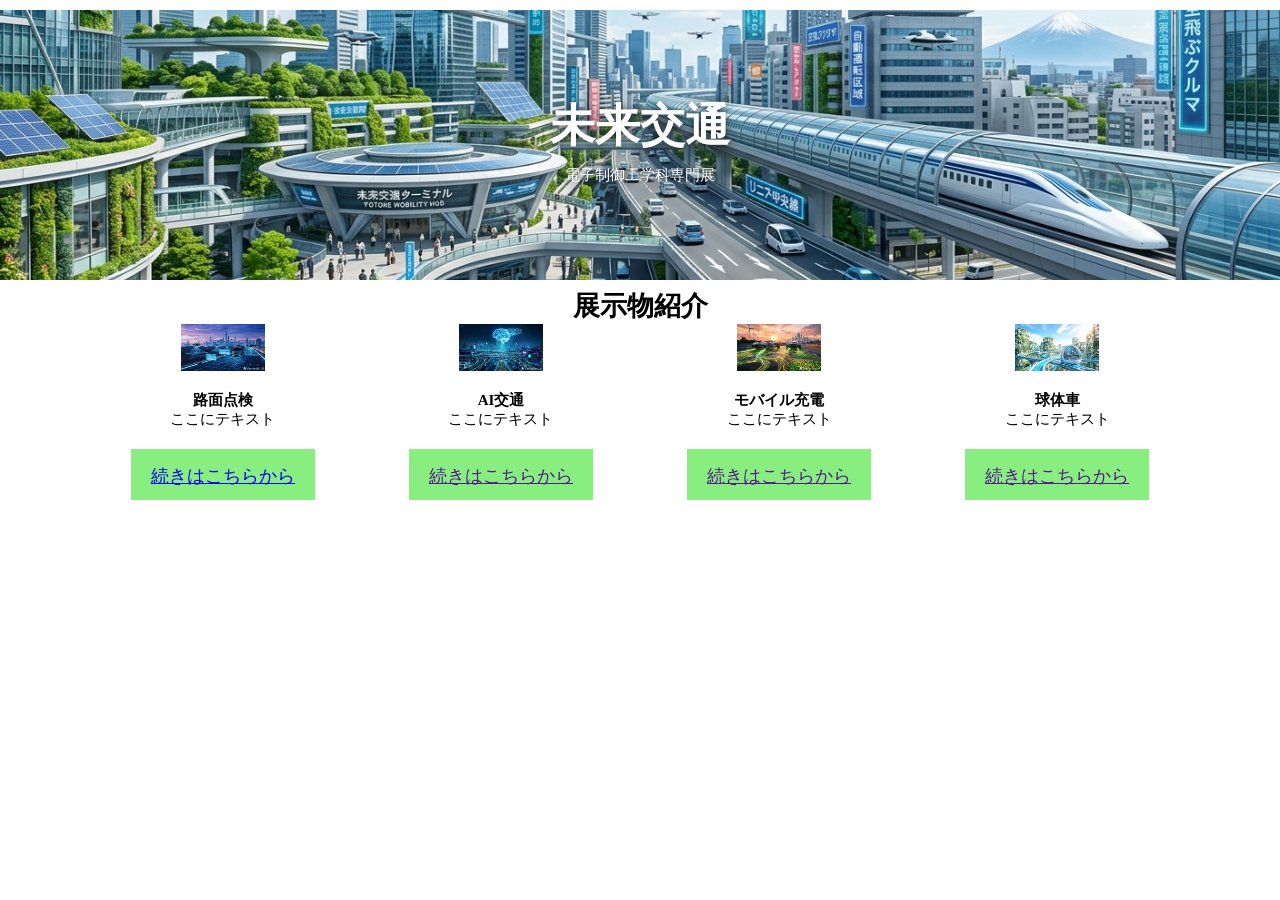
==== index.html @ 63b95e8d "Update index.html" ====
<!DOCTYPE html>
<html lang="ja">
<head>
    <meta charset="UTF-8">
    <meta name="viewport" content="width=device-width, initial-scale=1.0">
    <title>電子制御工学科専門展</title>
    <link rel="stylesheet" href="css/reset.css">
    <link rel="stylesheet" href="css/style.css">
</head>

<body>
    <div class="logo">
        <img src="img/miraikoutuu.jpg" alt="電子制御工学科専門展"> 
        <div class="logo-txt">
            <h1>未来交通</h1>
            <p>電子制御工学科専門展</p>
        </div>
    </div>

    <div class="logo-txt2">
        <h2>展示物紹介</h2>
        <div class="container-service">
            <div class="service">
                <img src="img/mirai1.jpeg" alt="展示物1">
                <div class="ttl">路面点検</div>
                <div class="explain">ここにテキスト</div>
                <a href="index1.html">続きはこちらから</a>
            </div>
            <div class="service">
                <img src="img/mirai2.jpeg" alt="展示物2">
                <div class="ttl">AI交通</div>
                <div class="explain">ここにテキスト</div>
                <a href="">続きはこちらから</a>
            </div>
            <div class="service">
                <img src="img/mirai3.jpeg" alt="展示物3">
                <div class="ttl">モバイル充電</div>
                <div class="explain">ここにテキスト</div>
                <a href="">続きはこちらから</a>
            </div>
            <div class="service">
                <img src="img/mirai4.jpeg" alt="展示物4">
                <div class="ttl">球体車</div>
                <div class="explain">ここにテキスト</div>
                <a href="">続きはこちらから</a>
            </div>
        </div>
    </div>

</body>
</html>
---- css/style.css ----
@charset "UTF-8";

body{
    font-family: 'Hiragino Kaku Gothic Pro', 'Meiryo', 'sans-serif';
    
}

.logo img {
    width: 100%;
    height: 30vh;
    object-fit: cover;
    display: block;
}
.logo {
    text-align: center;
    margin-top: 10px;
    position: relative;
}  
.logo-txt {
    position: absolute;
    top: 50%;
    left: 50%;
    transform: translate(-50%, -50%);
    color: #ffffff;
    text-shadow: 0 2px 8px rgba(0, 0, 0, 0.7);
}
.logo-txt h1 {
   
    font-size: 45px ;   /* 大きさはここで調整してね */
    margin: 0;
    display: flex;
   
    
}

.logo-txt p {
    font-size: 15px;
    margin: 10px;
}
.logo-txt2{
    font-size: 18px;
    text-align: center;
     margin: 8px;
}
.container-service {
    display: flex;
    justify-content: center;
    flex-wrap: wrap;
    margin-bottom: 20px;
}
.container-service .service {
    display: flex;
    flex-direction: column;
    align-items: center;
    width:22%;
    margin-bottom: 20px;
}
.container-service .service img {
   margin-bottom:20px;
   width:30%;
   height:30%;

}
.container-service .service .ttl {
   font-weight: bold;
   font-size:15px;
}
.container-service .service a {
   margin-bottom:20px;
   background-color: rgba(33, 224, 16, 0.533);
   padding: 15px 20px 12px;
}
.container-service .service .explain{
    font-size: 15px;
    margin-bottom:20px;

}
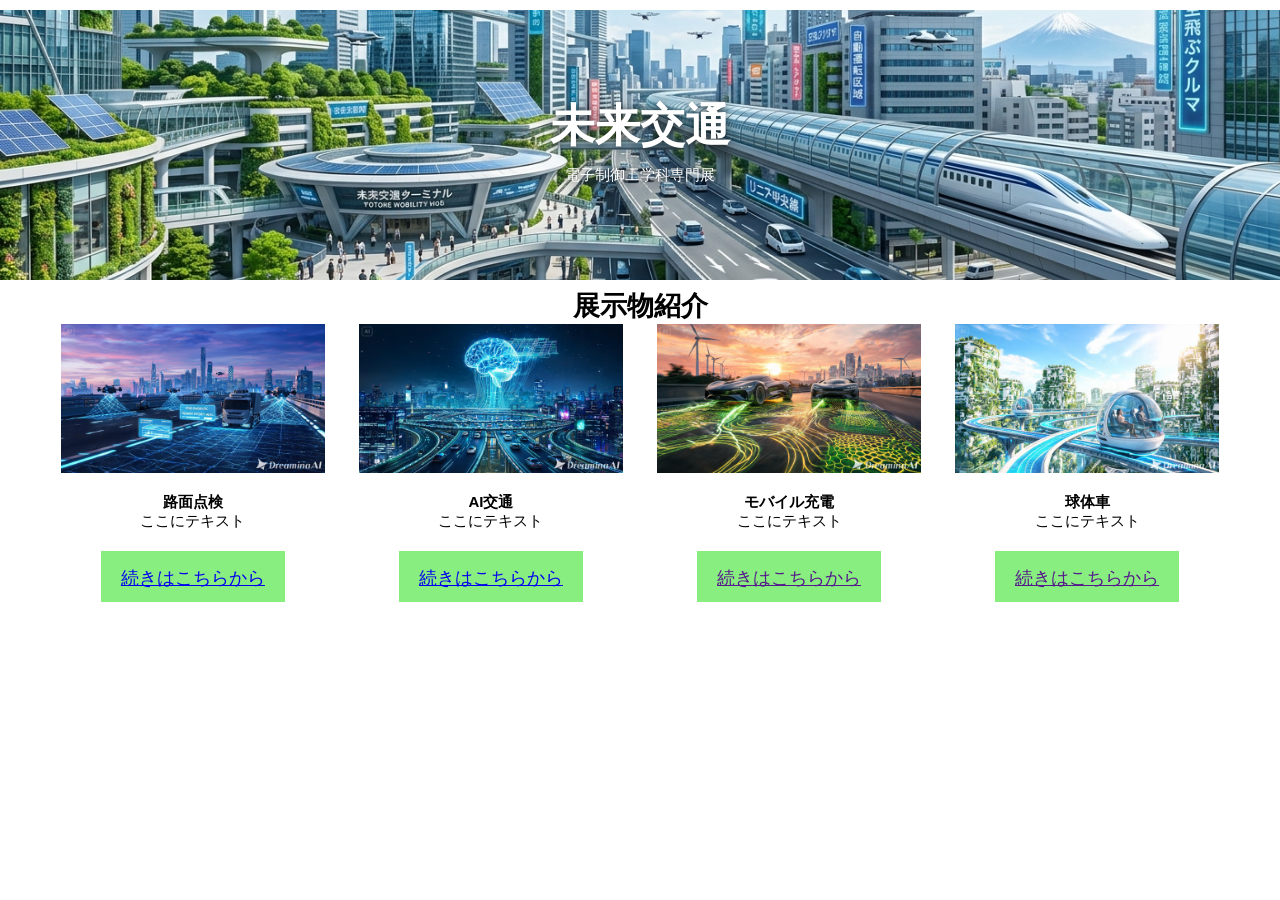
==== commit 94796098: "Update index.html" ====
--- a/index.html
+++ b/index.html
@@ -30,7 +30,7 @@
                 <img src="img/mirai2.jpeg" alt="展示物2">
                 <div class="ttl">AI交通</div>
                 <div class="explain">ここにテキスト</div>
-                <a href="">続きはこちらから</a>
+                <a href="https://www.instagram.com/4dsenmonten?igsh=MWxyanY3eDNkdWRsOQ%3D%3D&igsi=MWxyanY3eDNkdWRsOQ%3D%3D&utm_source=qr">続きはこちらから</a>
             </div>
             <div class="service">
                 <img src="img/mirai3.jpeg" alt="展示物3">
--- a/css/style.css
+++ b/css/style.css
@@ -1,8 +1,15 @@
 @charset "UTF-8";
 
-body{
-    font-family: 'Hiragino Kaku Gothic Pro', 'Meiryo', 'sans-serif';
-    
+body {
+    font-family: 'Hiragino Kaku Gothic Pro', 'Meiryo', sans-serif;
+}
+
+/* ===== ヘッダー ===== */
+
+.logo {
+    text-align: center;
+    margin-top: 10px;
+    position: relative;
 }
 
 .logo img {
@@ -11,11 +18,7 @@
     object-fit: cover;
     display: block;
 }
-.logo {
-    text-align: center;
-    margin-top: 10px;
-    position: relative;
-}  
+
 .logo-txt {
     position: absolute;
     top: 50%;
@@ -24,54 +27,114 @@
     color: #ffffff;
     text-shadow: 0 2px 8px rgba(0, 0, 0, 0.7);
 }
+
 .logo-txt h1 {
-   
-    font-size: 45px ;   /* 大きさはここで調整してね */
+    font-size: 45px;
     margin: 0;
-    display: flex;
-   
-    
 }
 
 .logo-txt p {
     font-size: 15px;
     margin: 10px;
 }
-.logo-txt2{
+
+
+/* ===== 展示物紹介 ===== */
+
+.logo-txt2 {
     font-size: 18px;
     text-align: center;
-     margin: 8px;
+    margin: 8px;
 }
+
+
+/* 展示物4つを並べる部分 */
 .container-service {
     display: flex;
     justify-content: center;
     flex-wrap: wrap;
+    gap: 20px;
     margin-bottom: 20px;
 }
+
+
+/* それぞれの展示物 */
 .container-service .service {
     display: flex;
+    align-items: center;
     flex-direction: column;
-    align-items: center;
-    width:22%;
+    width: 22%;
     margin-bottom: 20px;
 }
+
+
+/* 展示物の画像 */
 .container-service .service img {
-   margin-bottom:20px;
-   width:30%;
-   height:30%;
+    margin-bottom: 20px;
+    width: 95%;
+    height: auto;
+}
 
+
+/* タイトル */
+.container-service .service .ttl {
+    font-weight: bold;
+    font-size: 15px;
 }
-.container-service .service .ttl {
-   font-weight: bold;
-   font-size:15px;
+
+
+/* 説明 */
+.container-service .service .explain {
+    font-size: 15px;
+    margin-bottom: 20px;
 }
+
+
+/* 続きはこちらから */
 .container-service .service a {
-   margin-bottom:20px;
-   background-color: rgba(33, 224, 16, 0.533);
-   padding: 15px 20px 12px;
+    margin-bottom: 20px;
+    background-color: rgba(33, 224, 16, 0.533);
+    padding: 15px 20px 12px;
 }
-.container-service .service .explain{
-    font-size: 15px;
-    margin-bottom:20px;
 
-}+
+/* ===== スマホ用 ===== */
+
+@media (max-width: 768px) {
+
+    /* 展示物を縦に並べる */
+    .container-service {
+        flex-direction: column;
+        align-items: center;
+    }
+
+    /* 1つの展示物を横幅90%にする */
+    .container-service .service {
+        width: 90%;
+        margin-bottom: 50px;
+    }
+
+    /* スマホでは画像を大きく */
+    .container-service .service img {
+        width: 100%;
+    }
+
+    /* タイトルを少し大きく */
+    .container-service .service .ttl {
+        font-size: 20px;
+    }
+
+    /* 説明文 */
+    .container-service .service .explain {
+        font-size: 17px;
+    }
+
+    /* ヘッダー文字 */
+    .logo-txt h1 {
+        font-size: 35px;
+    }
+
+    .logo-txt p {
+        font-size: 13px;
+    }
+}
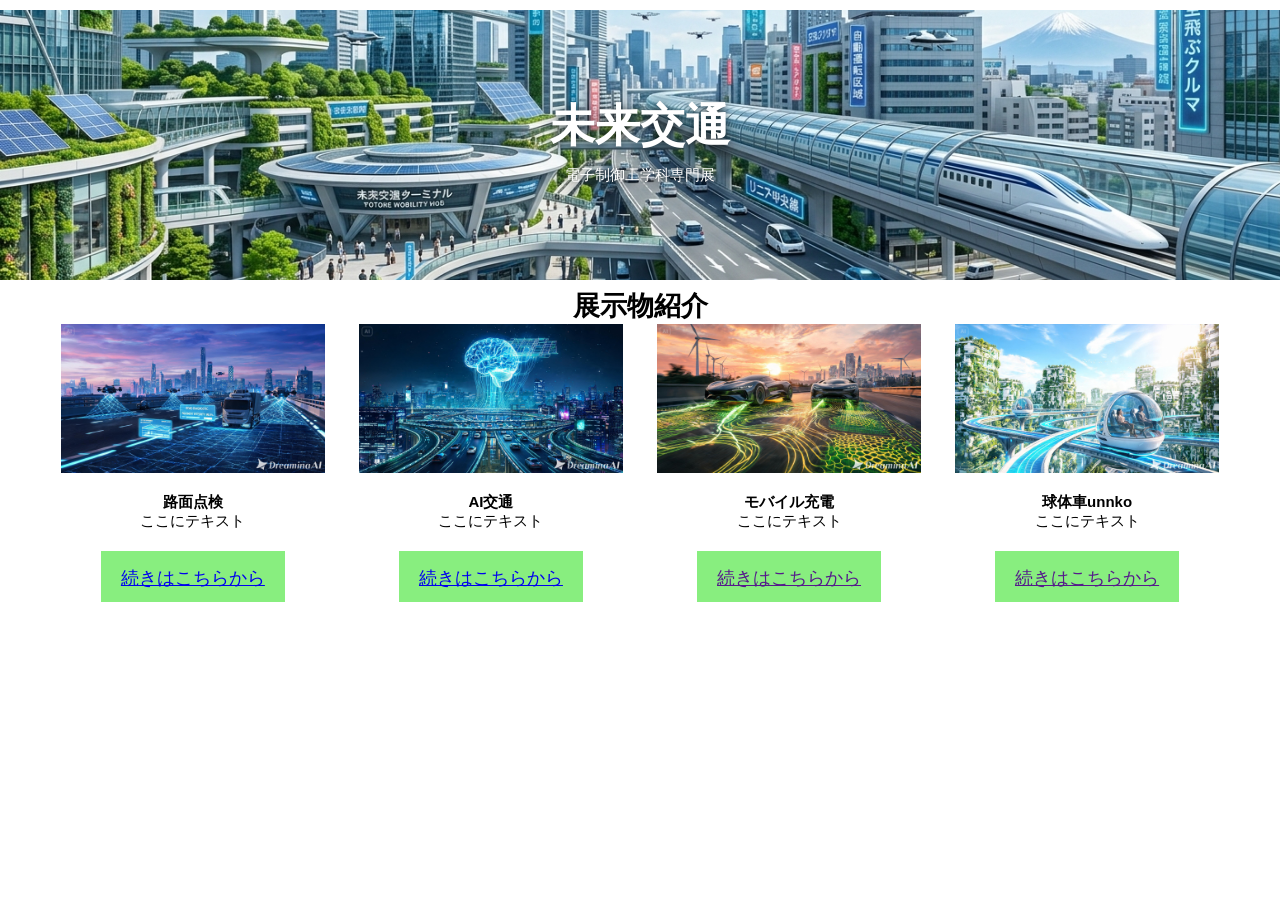
==== commit bc1236df: "Update index.html" ====
--- a/index.html
+++ b/index.html
@@ -40,7 +40,9 @@
             </div>
             <div class="service">
                 <img src="img/mirai4.jpeg" alt="展示物4">
-                <div class="ttl">球体車</div>
+                <div class="ttl">球体車unnko
+                
+                </div>
                 <div class="explain">ここにテキスト</div>
                 <a href="">続きはこちらから</a>
             </div>
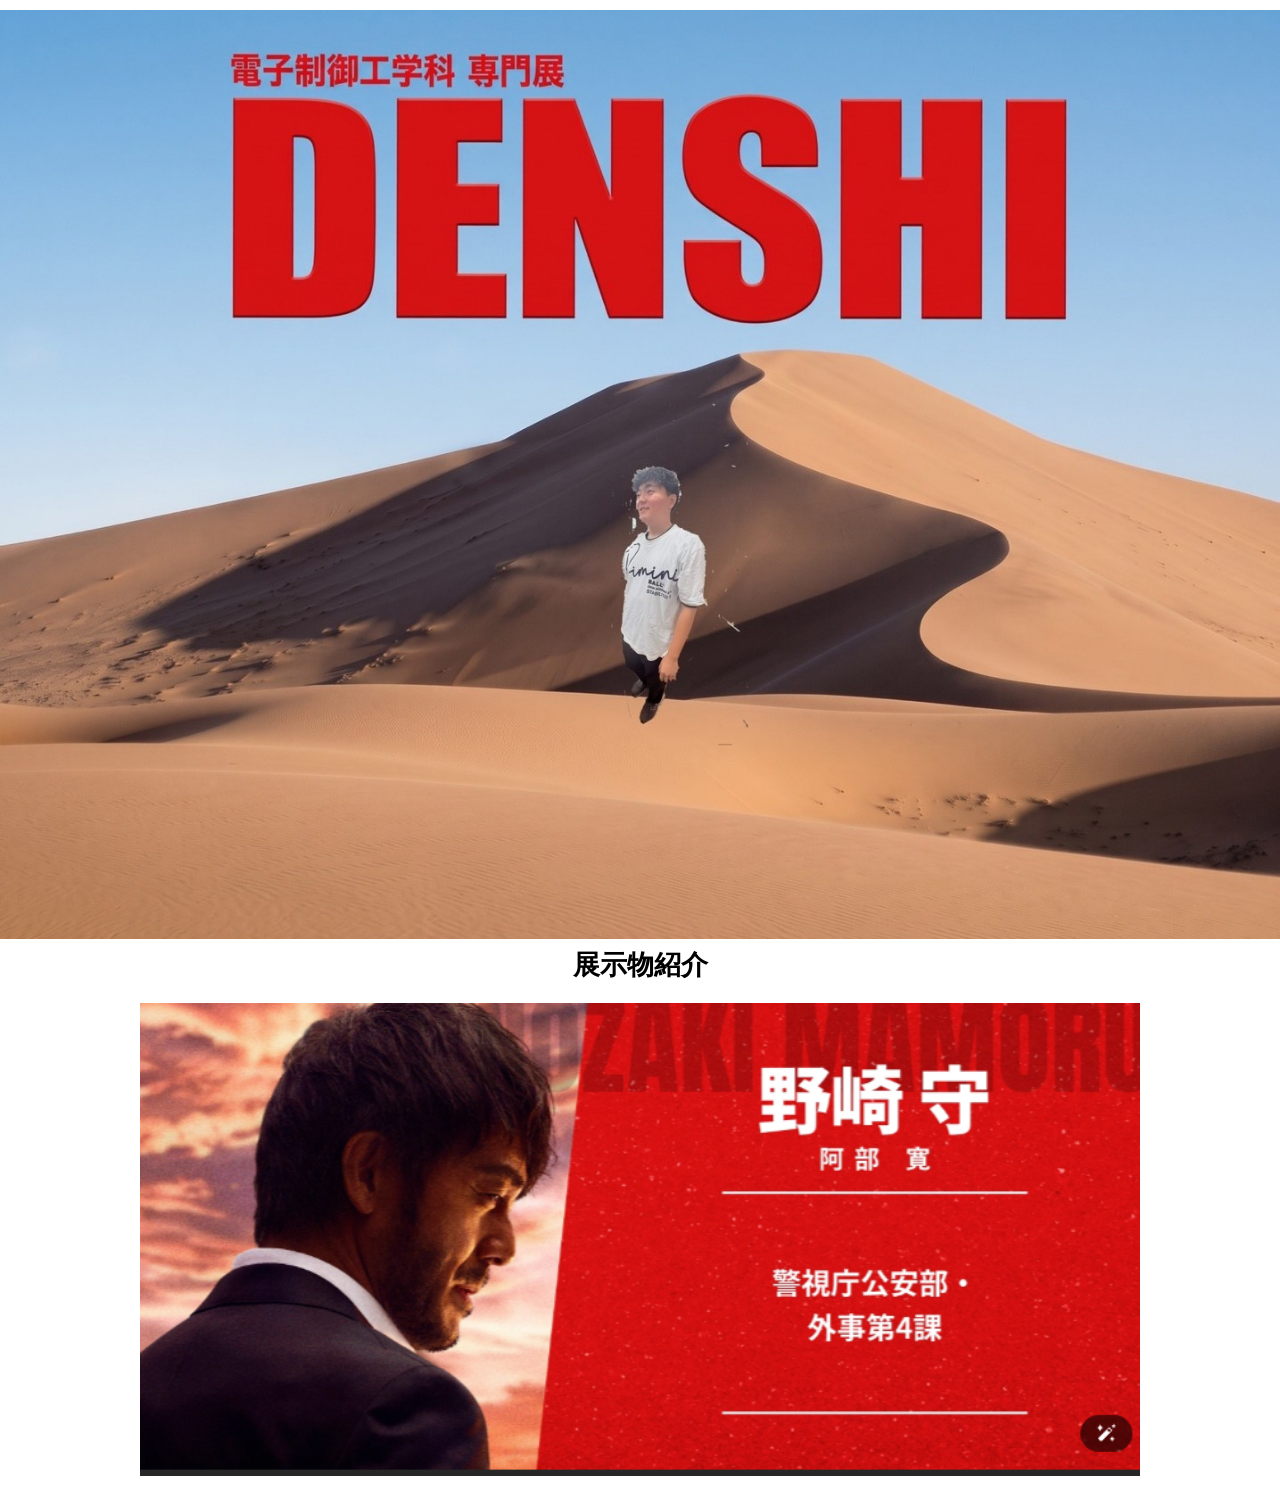
==== commit 6fb35dda: "Update index.html" ====
--- a/index.html
+++ b/index.html
@@ -10,43 +10,19 @@
 
 <body>
     <div class="logo">
-        <img src="img/miraikoutuu.jpg" alt="電子制御工学科専門展"> 
+        <img src="img/Image (25).jpg" alt="電子制御工学科専門展"> 
         <div class="logo-txt">
-            <h1>未来交通</h1>
-            <p>電子制御工学科専門展</p>
+            <!-- <h1>未来交通</h1> -->
+            <!-- <p>電子制御工学科専門展</p> -->
         </div>
     </div>
 
     <div class="logo-txt2">
         <h2>展示物紹介</h2>
-        <div class="container-service">
-            <div class="service">
-                <img src="img/mirai1.jpeg" alt="展示物1">
-                <div class="ttl">路面点検</div>
-                <div class="explain">ここにテキスト</div>
-                <a href="index1.html">続きはこちらから</a>
-            </div>
-            <div class="service">
-                <img src="img/mirai2.jpeg" alt="展示物2">
-                <div class="ttl">AI交通</div>
-                <div class="explain">ここにテキスト</div>
-                <a href="https://www.instagram.com/4dsenmonten?igsh=MWxyanY3eDNkdWRsOQ%3D%3D&igsi=MWxyanY3eDNkdWRsOQ%3D%3D&utm_source=qr">続きはこちらから</a>
-            </div>
-            <div class="service">
-                <img src="img/mirai3.jpeg" alt="展示物3">
-                <div class="ttl">モバイル充電</div>
-                <div class="explain">ここにテキスト</div>
-                <a href="">続きはこちらから</a>
-            </div>
-            <div class="service">
-                <img src="img/mirai4.jpeg" alt="展示物4">
-                <div class="ttl">球体車unnko
-                
-                </div>
-                <div class="explain">ここにテキスト</div>
-                <a href="">続きはこちらから</a>
-            </div>
-        </div>
+        
+            <img src="img/nozaki(1).png" alt="展示物紹介"><div>
+            
+        
     </div>
 
 </body>
--- a/css/style.css
+++ b/css/style.css
@@ -12,9 +12,17 @@
     position: relative;
 }
 
+.logo-txt2 img {
+    width: 90%;
+    max-width: 1000px;
+    height: auto;
+    display: block;
+    margin: 20px auto;
+}
+
 .logo img {
     width: 100%;
-    height: 30vh;
+    height: auto;
     object-fit: cover;
     display: block;
 }
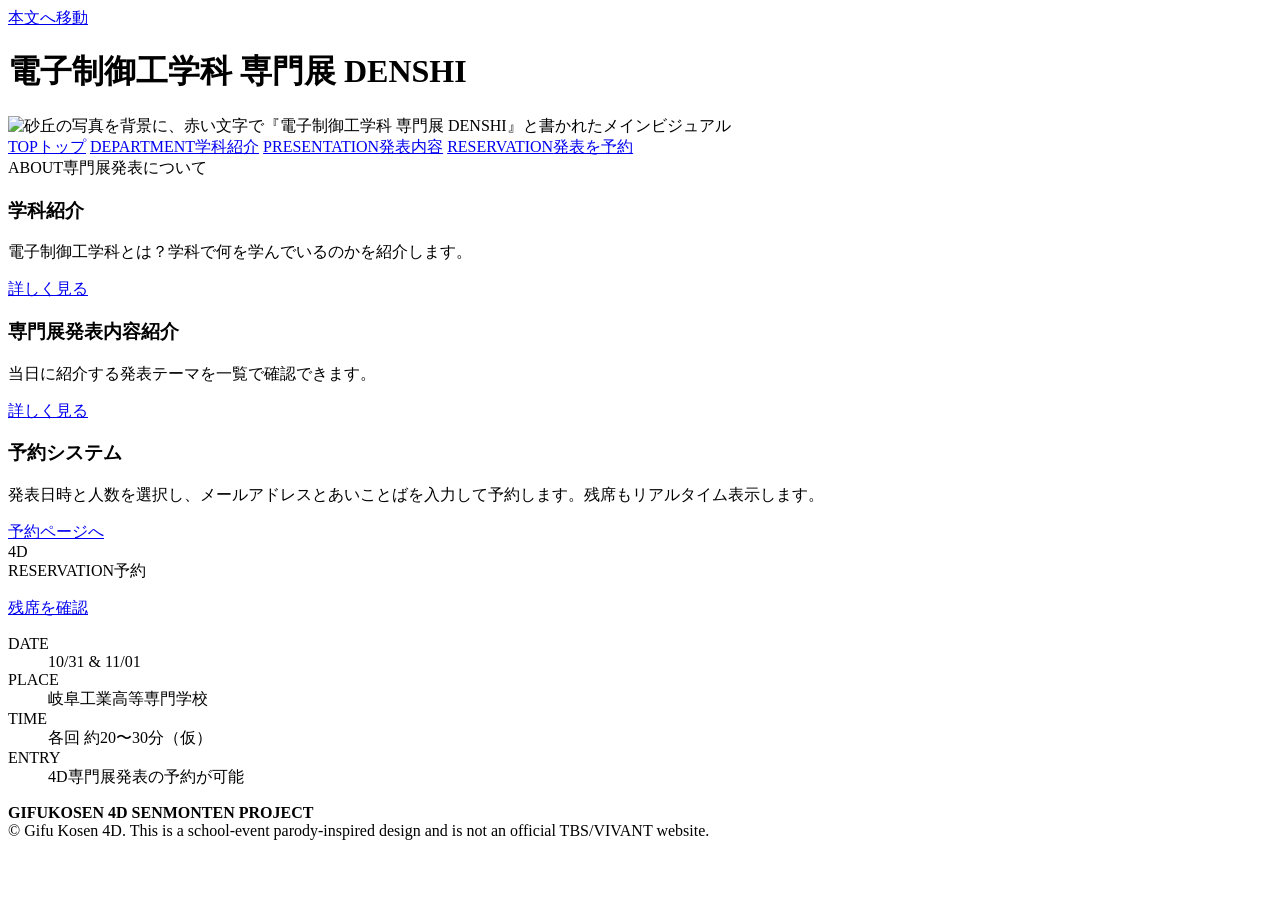
==== commit ec1b43db: "Update index.html" ====
--- a/index.html
+++ b/index.html
@@ -1,29 +1,100 @@
-<!DOCTYPE html>
+<!doctype html>
 <html lang="ja">
 <head>
-    <meta charset="UTF-8">
-    <meta name="viewport" content="width=device-width, initial-scale=1.0">
-    <title>電子制御工学科専門展</title>
-    <link rel="stylesheet" href="css/reset.css">
-    <link rel="stylesheet" href="css/style.css">
+  <meta charset="utf-8">
+  <meta name="viewport" content="width=device-width,initial-scale=1">
+  <meta name="description" content="岐阜高専 4D 専門展">
+  <title>GIFUKOSEN 4D SENMONTEN PROJECT | 専門展発表</title>
+  <link rel="stylesheet" href="./assets/css/site.css">
 </head>
+<body>
+<a class="skip-link" href="#main">本文へ移動</a>
 
-<body>
-    <div class="logo">
-        <img src="img/Image (25).jpg" alt="電子制御工学科専門展"> 
-        <div class="logo-txt">
-            <!-- <h1>未来交通</h1> -->
-            <!-- <p>電子制御工学科専門展</p> -->
-        </div>
+<!--
+  ★メインHERO画像
+  差し替える場合は docs/assets/img/hero-denshi.png / .webp を同名で置き換えてください。
+  PCではタイトル部分を残しながら下側だけをトリミングし、スマホでは画像全体が見える比率です。
+-->
+<header class="hero hero--image">
+  <h1 class="visually-hidden">電子制御工学科 専門展 DENSHI</h1>
+  <picture class="hero__picture">
+    <source srcset="./assets/img/hero-denshi.webp" type="image/webp">
+    <img
+      class="hero__image"
+      src="./assets/img/hero-denshi.png"
+      width="2048"
+      height="1529"
+      alt="砂丘の写真を背景に、赤い文字で『電子制御工学科 専門展 DENSHI』と書かれたメインビジュアル"
+      fetchpriority="high"
+      decoding="async"
+    >
+  </picture>
+</header>
+
+<!-- VIVANT参考ページの「英字見出し＋日本語副題」の固定ナビを研究発表向けに再構成 -->
+<nav class="site-nav" aria-label="メインナビゲーション">
+  <div class="site-nav__inner">
+    <a class="nav-link" href="./index.html" aria-current="page"><span class="en">TOP</span><span class="ja">トップ</span></a>
+    <a class="nav-link" href="./department.html"><span class="en">DEPARTMENT</span><span class="ja">学科紹介</span></a>
+    <a class="nav-link" href="./presentations.html"><span class="en">PRESENTATION</span><span class="ja">発表内容</span></a>
+    <a class="nav-link" href="https://gifukosen-4d-kosensai.github.io/reservation/"><span class="en">RESERVATION</span><span class="ja">発表を予約</span></a>
+  </div>
+</nav>
+
+<main id="main" class="page-shell">
+  <section class="section">
+    <div class="inner">
+      <div class="section-title"><span class="en">ABOUT</span><span class="ja">専門展発表について</span></div>
+      <p class="section-lead"></p>
+      <div class="feature-grid">
+        <article class="feature-card">
+          <div class="feature-card__visual" data-label="DEPARTMENT"></div>
+          <div class="feature-card__body">
+            <h3>学科紹介</h3>
+            <p>電子制御工学科とは？学科で何を学んでいるのかを紹介します。</p>
+            <div class="cta-row"><a class="btn" href="./department.html">詳しく見る</a></div>
+          </div>
+        </article>
+        <article class="feature-card">
+          <div class="feature-card__visual" data-label="PRESENTATION"></div>
+          <div class="feature-card__body">
+            <h3>専門展発表内容紹介</h3>
+            <p>当日に紹介する発表テーマを一覧で確認できます。</p>
+            <div class="cta-row"><a class="btn" href="./presentations.html">詳しく見る</a></div>
+          </div>
+        </article>
+        <article class="feature-card">
+          <div class="feature-card__visual" data-label="RESERVATION"></div>
+          <div class="feature-card__body">
+            <h3>予約システム</h3>
+            <p>発表日時と人数を選択し、メールアドレスとあいことばを入力して予約します。残席もリアルタイム表示します。</p>
+            <div class="cta-row"><a class="btn" href="https://gifukosen-4d-kosensai.github.io/reservation/">予約ページへ</a></div>
+          </div>
+        </article>
+      </div>
     </div>
+  </section>
 
-    <div class="logo-txt2">
-        <h2>展示物紹介</h2>
-        
-            <img src="img/nozaki(1).png" alt="展示物紹介"><div>
-            
-        
+  <div class="visual-break" aria-hidden="true"><div class="visual-break__mark">4D</div></div>
+
+  <section class="section section--dark">
+    <div class="inner info-columns">
+      <div>
+        <div class="section-title" style="text-align:left"><span class="en">RESERVATION</span><span class="ja">予約</span></div>
+        <p></p>
+        <div class="cta-row" style="justify-content:flex-start"><a class="btn" href="https://gifukosen-4d-kosensai.github.io/reservation/">残席を確認</a></div>
+      </div>
+      <dl class="meta-list">
+        <div><dt>DATE</dt><dd>10/31 & 11/01</dd></div>
+        <div><dt>PLACE</dt><dd>岐阜工業高等専門学校</dd></div>
+        <div><dt>TIME</dt><dd>各回 約20〜30分（仮）</dd></div>
+        <div><dt>ENTRY</dt><dd>4D専門展発表の予約が可能</dd></div>
+      </dl>
     </div>
+  </section>
+</main>
 
+<footer class="site-footer"><div class="inner"><strong>GIFUKOSEN 4D SENMONTEN PROJECT</strong><br>© <span data-current-year></span> Gifu Kosen 4D. This is a school-event parody-inspired design and is not an official TBS/VIVANT website.</div></footer>
+<script src="./assets/js/site.js" defer></script>
 </body>
 </html>
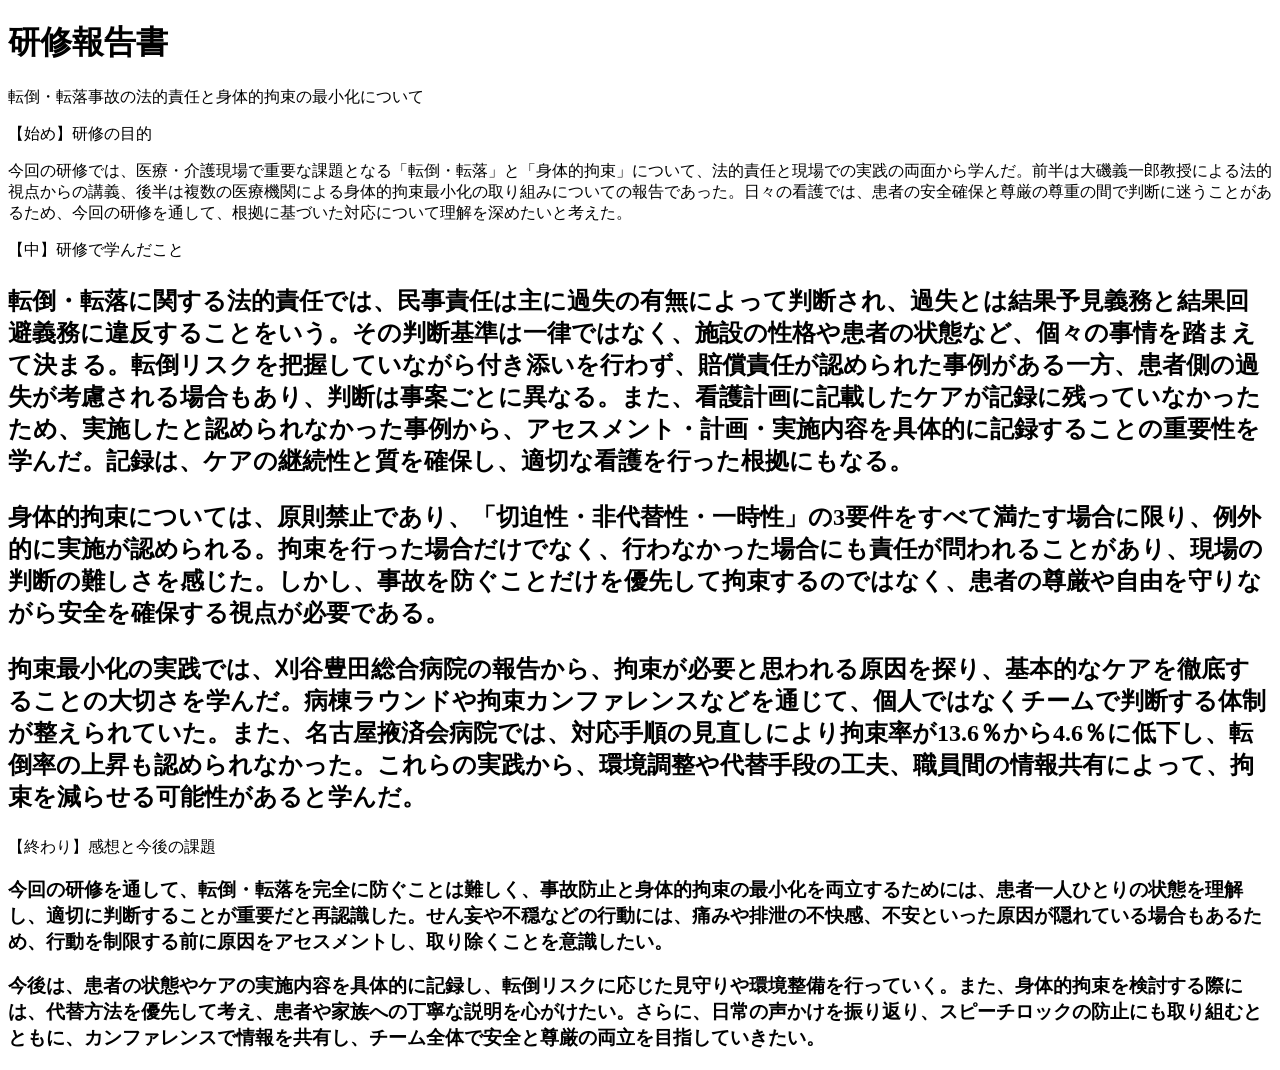
==== commit 23bd2989: "foooo" ====
--- a/index.html
+++ b/index.html
@@ -1,100 +1,51 @@
-<!doctype html>
+<!DOCTYPE html>
 <html lang="ja">
 <head>
-  <meta charset="utf-8">
-  <meta name="viewport" content="width=device-width,initial-scale=1">
-  <meta name="description" content="岐阜高専 4D 専門展">
-  <title>GIFUKOSEN 4D SENMONTEN PROJECT | 専門展発表</title>
-  <link rel="stylesheet" href="./assets/css/site.css">
+  <meta charset="UTF-8" />
+  <meta name="viewport" content="width=device-width, initial-scale=1.0" />
+  <title>GNCT Fes 4E | 2026</title>
 </head>
 <body>
-<a class="skip-link" href="#main">本文へ移動</a>
+<h1>研修報告書</h1>
 
-<!--
-  ★メインHERO画像
-  差し替える場合は docs/assets/img/hero-denshi.png / .webp を同名で置き換えてください。
-  PCではタイトル部分を残しながら下側だけをトリミングし、スマホでは画像全体が見える比率です。
--->
-<header class="hero hero--image">
-  <h1 class="visually-hidden">電子制御工学科 専門展 DENSHI</h1>
-  <picture class="hero__picture">
-    <source srcset="./assets/img/hero-denshi.webp" type="image/webp">
-    <img
-      class="hero__image"
-      src="./assets/img/hero-denshi.png"
-      width="2048"
-      height="1529"
-      alt="砂丘の写真を背景に、赤い文字で『電子制御工学科 専門展 DENSHI』と書かれたメインビジュアル"
-      fetchpriority="high"
-      decoding="async"
-    >
-  </picture>
-</header>
+</p>
 
-<!-- VIVANT参考ページの「英字見出し＋日本語副題」の固定ナビを研究発表向けに再構成 -->
-<nav class="site-nav" aria-label="メインナビゲーション">
-  <div class="site-nav__inner">
-    <a class="nav-link" href="./index.html" aria-current="page"><span class="en">TOP</span><span class="ja">トップ</span></a>
-    <a class="nav-link" href="./department.html"><span class="en">DEPARTMENT</span><span class="ja">学科紹介</span></a>
-    <a class="nav-link" href="./presentations.html"><span class="en">PRESENTATION</span><span class="ja">発表内容</span></a>
-    <a class="nav-link" href="https://gifukosen-4d-kosensai.github.io/reservation/"><span class="en">RESERVATION</span><span class="ja">発表を予約</span></a>
-  </div>
-</nav>
+転倒・転落事故の法的責任と身体的拘束の最小化について
+<p>
 
-<main id="main" class="page-shell">
-  <section class="section">
-    <div class="inner">
-      <div class="section-title"><span class="en">ABOUT</span><span class="ja">専門展発表について</span></div>
-      <p class="section-lead"></p>
-      <div class="feature-grid">
-        <article class="feature-card">
-          <div class="feature-card__visual" data-label="DEPARTMENT"></div>
-          <div class="feature-card__body">
-            <h3>学科紹介</h3>
-            <p>電子制御工学科とは？学科で何を学んでいるのかを紹介します。</p>
-            <div class="cta-row"><a class="btn" href="./department.html">詳しく見る</a></div>
-          </div>
-        </article>
-        <article class="feature-card">
-          <div class="feature-card__visual" data-label="PRESENTATION"></div>
-          <div class="feature-card__body">
-            <h3>専門展発表内容紹介</h3>
-            <p>当日に紹介する発表テーマを一覧で確認できます。</p>
-            <div class="cta-row"><a class="btn" href="./presentations.html">詳しく見る</a></div>
-          </div>
-        </article>
-        <article class="feature-card">
-          <div class="feature-card__visual" data-label="RESERVATION"></div>
-          <div class="feature-card__body">
-            <h3>予約システム</h3>
-            <p>発表日時と人数を選択し、メールアドレスとあいことばを入力して予約します。残席もリアルタイム表示します。</p>
-            <div class="cta-row"><a class="btn" href="https://gifukosen-4d-kosensai.github.io/reservation/">予約ページへ</a></div>
-          </div>
-        </article>
-      </div>
-    </div>
-  </section>
+</p>
+【始め】研修の目的
+<p>
 
-  <div class="visual-break" aria-hidden="true"><div class="visual-break__mark">4D</div></div>
+</p>
+今回の研修では、医療・介護現場で重要な課題となる「転倒・転落」と「身体的拘束」について、法的責任と現場での実践の両面から学んだ。前半は大磯義一郎教授による法的視点からの講義、後半は複数の医療機関による身体的拘束最小化の取り組みについての報告であった。日々の看護では、患者の安全確保と尊厳の尊重の間で判断に迷うことがあるため、今回の研修を通して、根拠に基づいた対応について理解を深めたいと考えた。
+<p>
 
-  <section class="section section--dark">
-    <div class="inner info-columns">
-      <div>
-        <div class="section-title" style="text-align:left"><span class="en">RESERVATION</span><span class="ja">予約</span></div>
-        <p></p>
-        <div class="cta-row" style="justify-content:flex-start"><a class="btn" href="https://gifukosen-4d-kosensai.github.io/reservation/">残席を確認</a></div>
-      </div>
-      <dl class="meta-list">
-        <div><dt>DATE</dt><dd>10/31 & 11/01</dd></div>
-        <div><dt>PLACE</dt><dd>岐阜工業高等専門学校</dd></div>
-        <div><dt>TIME</dt><dd>各回 約20〜30分（仮）</dd></div>
-        <div><dt>ENTRY</dt><dd>4D専門展発表の予約が可能</dd></div>
-      </dl>
-    </div>
-  </section>
-</main>
+</h2>
+【中】研修で学んだこと
+<h2>
 
-<footer class="site-footer"><div class="inner"><strong>GIFUKOSEN 4D SENMONTEN PROJECT</strong><br>© <span data-current-year></span> Gifu Kosen 4D. This is a school-event parody-inspired design and is not an official TBS/VIVANT website.</div></footer>
-<script src="./assets/js/site.js" defer></script>
+</p>
+転倒・転落に関する法的責任では、民事責任は主に過失の有無によって判断され、過失とは結果予見義務と結果回避義務に違反することをいう。その判断基準は一律ではなく、施設の性格や患者の状態など、個々の事情を踏まえて決まる。転倒リスクを把握していながら付き添いを行わず、賠償責任が認められた事例がある一方、患者側の過失が考慮される場合もあり、判断は事案ごとに異なる。また、看護計画に記載したケアが記録に残っていなかったため、実施したと認められなかった事例から、アセスメント・計画・実施内容を具体的に記録することの重要性を学んだ。記録は、ケアの継続性と質を確保し、適切な看護を行った根拠にもなる。
+<p>
+
+</p>
+身体的拘束については、原則禁止であり、「切迫性・非代替性・一時性」の3要件をすべて満たす場合に限り、例外的に実施が認められる。拘束を行った場合だけでなく、行わなかった場合にも責任が問われることがあり、現場の判断の難しさを感じた。しかし、事故を防ぐことだけを優先して拘束するのではなく、患者の尊厳や自由を守りながら安全を確保する視点が必要である。
+<p>
+
+</p>
+拘束最小化の実践では、刈谷豊田総合病院の報告から、拘束が必要と思われる原因を探り、基本的なケアを徹底することの大切さを学んだ。病棟ラウンドや拘束カンファレンスなどを通じて、個人ではなくチームで判断する体制が整えられていた。また、名古屋掖済会病院では、対応手順の見直しにより拘束率が13.6％から4.6％に低下し、転倒率の上昇も認められなかった。これらの実践から、環境調整や代替手段の工夫、職員間の情報共有によって、拘束を減らせる可能性があると学んだ。
+<p>
+
+</h3>
+【終わり】感想と今後の課題
+<h3>
+
+</p>
+今回の研修を通して、転倒・転落を完全に防ぐことは難しく、事故防止と身体的拘束の最小化を両立するためには、患者一人ひとりの状態を理解し、適切に判断することが重要だと再認識した。せん妄や不穏などの行動には、痛みや排泄の不快感、不安といった原因が隠れている場合もあるため、行動を制限する前に原因をアセスメントし、取り除くことを意識したい。
+<p>
+  
+</p>
+今後は、患者の状態やケアの実施内容を具体的に記録し、転倒リスクに応じた見守りや環境整備を行っていく。また、身体的拘束を検討する際には、代替方法を優先して考え、患者や家族への丁寧な説明を心がけたい。さらに、日常の声かけを振り返り、スピーチロックの防止にも取り組むとともに、カンファレンスで情報を共有し、チーム全体で安全と尊厳の両立を目指していきたい。</p>
 </body>
 </html>
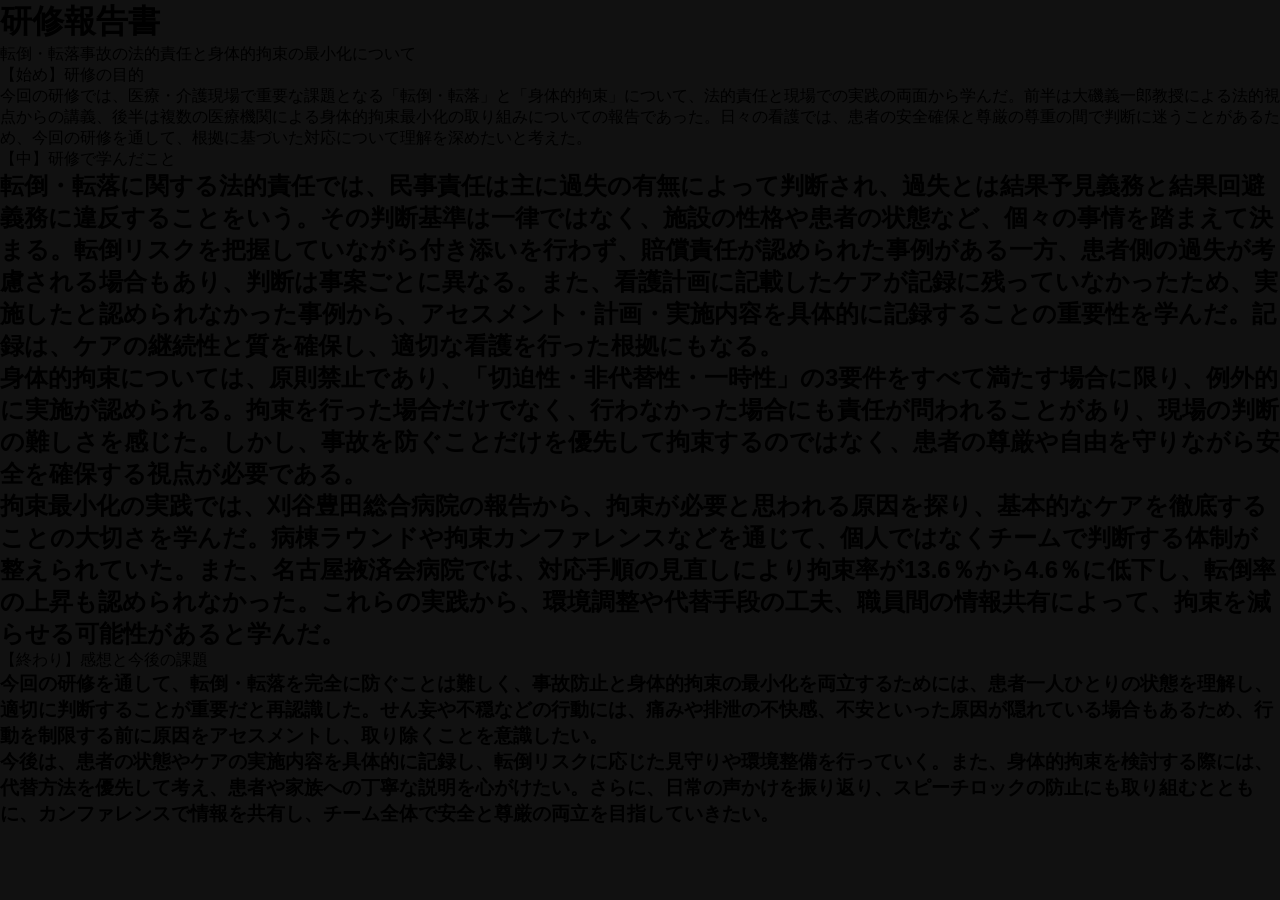
==== commit 35b3813b: "for mm" ====
--- a/index.html
+++ b/index.html
@@ -1,12 +1,15 @@
 <!DOCTYPE html>
 <html lang="ja">
 <head>
-  <meta charset="UTF-8" />
-  <meta name="viewport" content="width=device-width, initial-scale=1.0" />
-  <title>GNCT Fes 4E | 2026</title>
+    <meta charset="UTF-8">
+    <meta name="viewport" content="width=device-width, initial-scale=1.0">
+    <title>研修報告書</title>
+    <link rel="stylesheet" href="css/reset.css">
+    <link rel="stylesheet" href="css/style.css">
 </head>
+
 <body>
-<h1>研修報告書</h1>
+   <h1>研修報告書</h1>
 
 </p>
 
--- a/css/style.css
+++ b/css/style.css
@@ -0,0 +1,166 @@
+@charset "UTF-8";
+
+body {
+    font-family: 'Hiragino Kaku Gothic Pro', 'Meiryo', sans-serif;
+        background-color: #111111;
+}
+
+/* ===== ヘッダー ===== */
+
+
+.logo {
+    text-align: center;
+    margin-top: 0%;
+    position: relative;
+}
+
+.logo-txt2 img {
+    width: 90%;
+    max-width: 1000px;
+    height: auto;
+    display: block;
+    margin: 20px auto;
+}
+
+.logo img {
+    width: 100%;
+    height: auto;
+    object-fit: cover;
+    display: block;
+}
+
+.logo-txt {
+    position: absolute;
+    top: 50%;
+    left: 50%;
+    transform: translate(-50%, -50%);
+    color: #ffffff;
+    text-shadow: 0 2px 8px rgba(0, 0, 0, 0.7);
+}
+
+.logo-txt h1 {
+    font-size: 45px;
+    margin: 0;
+}
+
+.logo-txt p {
+    font-size: 15px;
+    margin: 10px;
+}
+
+
+/* ===== 展示物紹介 ===== */
+
+.logo-txt2 {
+    font-size: 18px;
+    text-align: center;
+    margin: 8px;
+    color: #ffffff;
+}
+
+
+/* 展示物4つを並べる部分 */
+.container-service {
+    display: flex;
+    justify-content: center;
+    flex-wrap: wrap;
+    gap: 20px;
+    margin-bottom: 20px;
+}
+
+
+/* それぞれの展示物 */
+.container-service .service {
+    display: flex;
+    align-items: center;
+    flex-direction: column;
+    width: 22%;
+    margin-bottom: 20px;
+}
+
+
+/* 展示物の画像 */
+.container-service .service img {
+    margin-bottom: 20px;
+    width: 95%;
+    height: auto;
+}
+
+
+/* タイトル */
+.container-service .service .ttl {
+    font-weight: bold;
+    font-size: 15px;
+}
+
+
+/* 説明 */
+.container-service .service .explain {
+    font-size: 15px;
+    margin-bottom: 20px;
+}
+
+
+/* 続きはこちらから */
+.container-service .service a {
+    margin-bottom: 20px;
+    background-color: rgba(33, 224, 16, 0.533);
+    padding: 15px 20px 12px;
+}
+
+
+/* ===== スマホ用 ===== */
+
+@media (max-width: 768px) {
+
+    /* 展示物を縦に並べる */
+    .container-service {
+        flex-direction: column;
+        align-items: center;
+    }
+
+    /* 1つの展示物を横幅90%にする */
+    .container-service .service {
+        width: 90%;
+        margin-bottom: 50px;
+    }
+
+    /* スマホでは画像を大きく */
+    .container-service .service img {
+        width: 100%;
+    }
+
+    /* タイトルを少し大きく */
+    .container-service .service .ttl {
+        font-size: 20px;
+    }
+
+    /* 説明文 */
+    .container-service .service .explain {
+        font-size: 17px;
+    }
+
+    /* ヘッダー文字 */
+    .logo-txt h1 {
+        font-size: 35px;
+    }
+
+    .logo-txt p {
+        font-size: 13px;
+    }
+
+    html,
+    body {
+        margin: 0 !important;
+        padding: 0 !important;
+    }
+
+    .logo {
+        margin-top: 0 !important;
+        padding-top: 0 !important;
+    }
+
+    .logo img {
+        margin-top: 0 !important;
+    }
+}
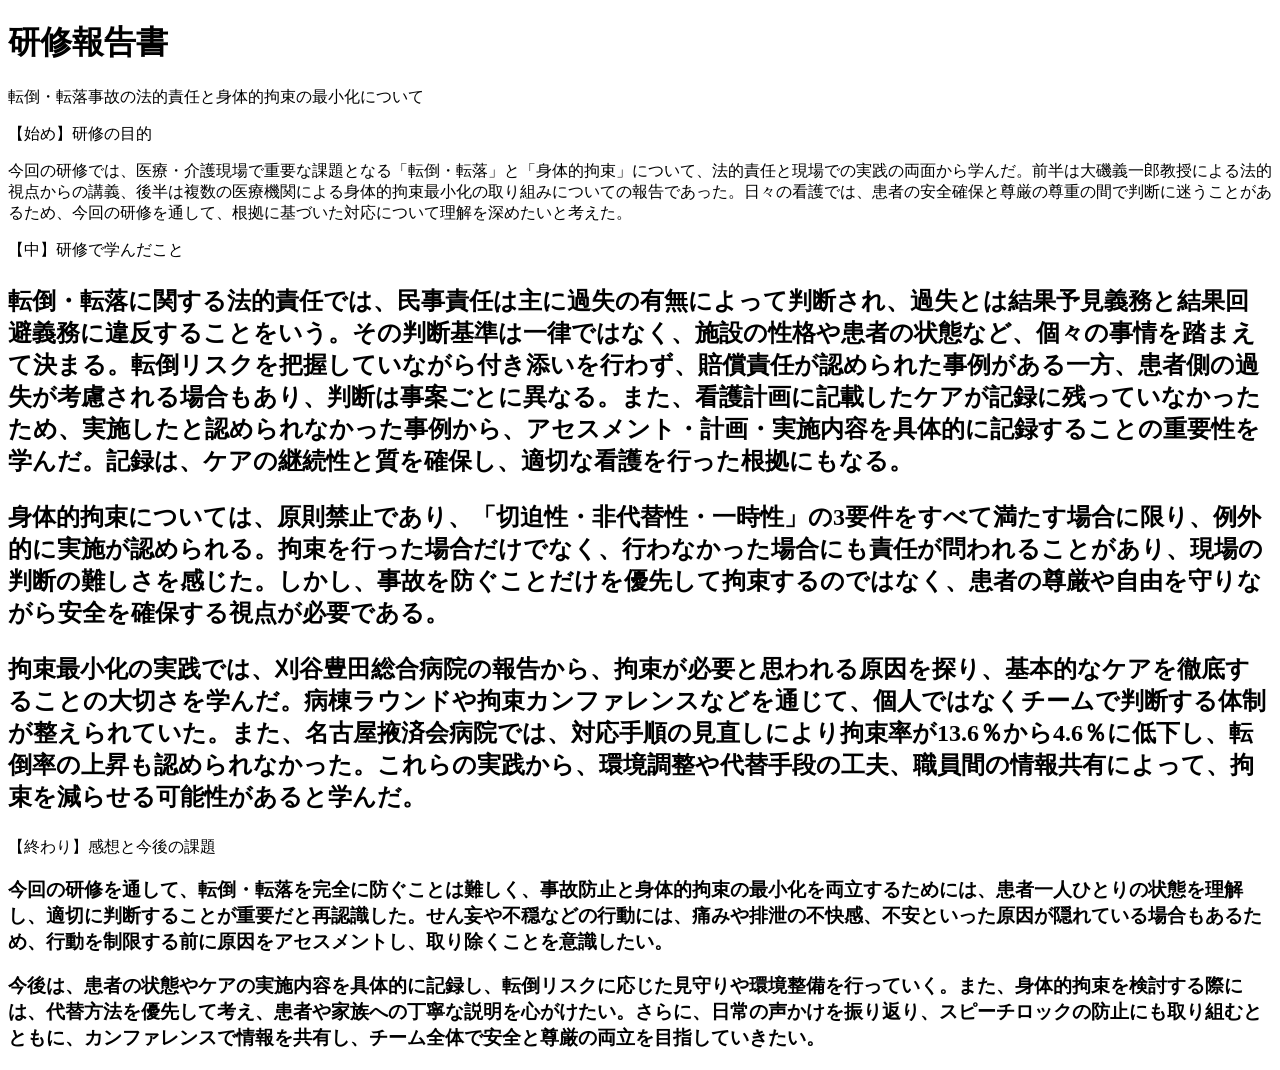
==== commit 126bf291: "foooor mmm" ====
--- a/index.html
+++ b/index.html
@@ -4,8 +4,6 @@
     <meta charset="UTF-8">
     <meta name="viewport" content="width=device-width, initial-scale=1.0">
     <title>研修報告書</title>
-    <link rel="stylesheet" href="css/reset.css">
-    <link rel="stylesheet" href="css/style.css">
 </head>
 
 <body>
